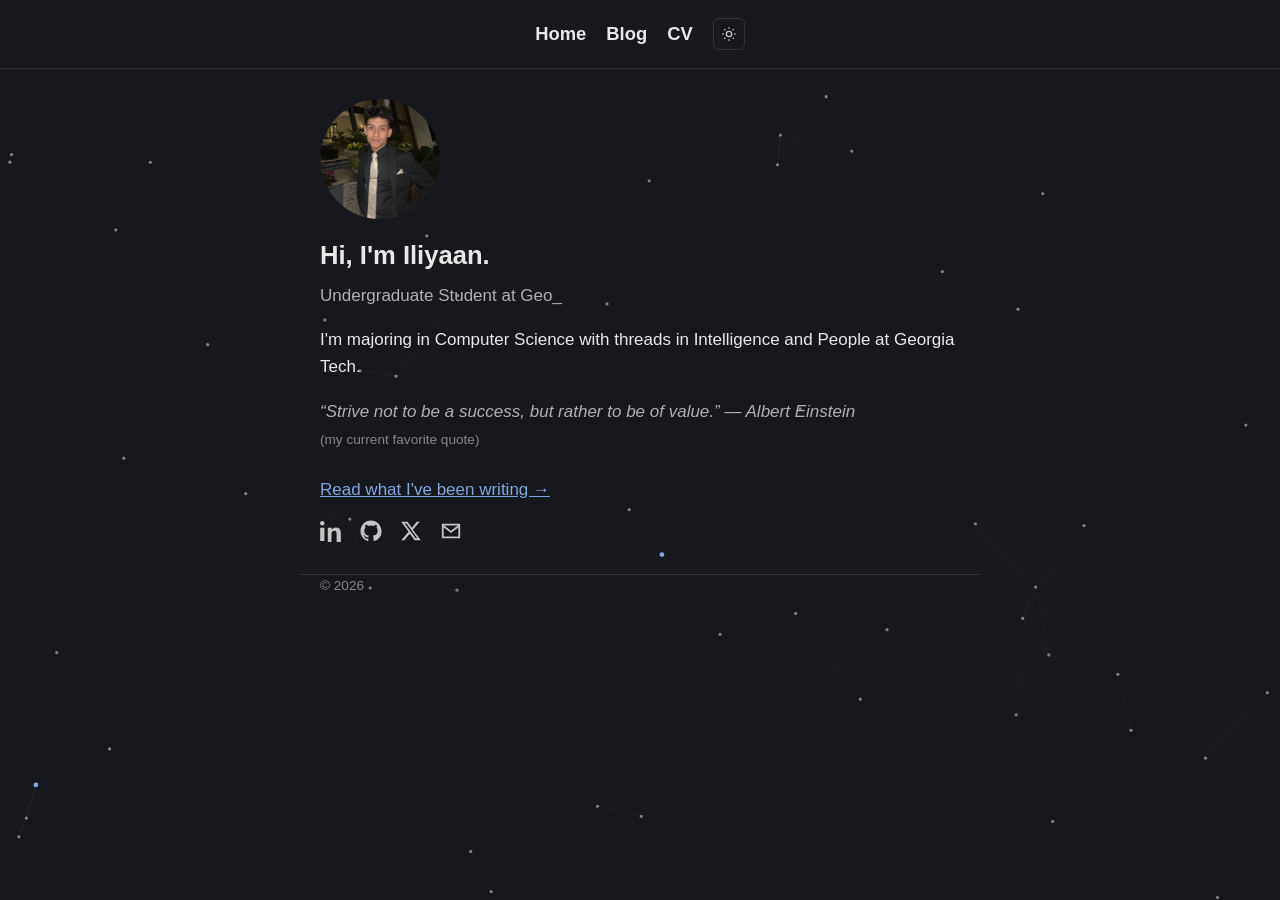
==== index.html @ 7ef1bc14 "adding all files to this point" ====
<!DOCTYPE html>
<html lang="en">
<head>
<meta charset="UTF-8">
<meta name="viewport" content="width=device-width, initial-scale=1.0">
<title>Iliyaan</title>
<meta name="description" content="Graduate researcher in computational neuroscience at Georgia Tech. Notes on research, building things, and lessons learned.">
<meta property="og:title" content="Iliyaan">
<meta property="og:description" content="Graduate researcher in computational neuroscience at Georgia Tech. Notes on research, building things, and lessons learned.">
<meta property="og:type" content="website">
<meta property="og:image" content="images/pfp.jpeg">
<meta name="twitter:card" content="summary">
<link rel="icon" type="image/svg+xml" href="images/favicon.svg">
<script>
  (function () {
    var t = localStorage.getItem("theme");
    if (t) document.documentElement.setAttribute("data-theme", t);
  })();
</script>
<link rel="stylesheet" href="css/style.css">
</head>
<body>

<canvas id="neuron-bg"></canvas>

<header>
  <div class="wrap">
    <nav>
      <a href="index.html">Home</a>
      <a href="blog.html">Blog</a>
      <a href="files/Iliyaan_Bhulani_CV_2026.pdf" target="_blank" rel="noopener">CV</a>
      <button id="theme-toggle" class="theme-toggle" aria-label="Toggle dark mode" title="Toggle dark mode">
        <svg class="icon-sun" viewBox="0 0 24 24" width="16" height="16" fill="none" stroke="currentColor" stroke-width="2" aria-hidden="true"><circle cx="12" cy="12" r="4"/><path d="M12 2v2M12 20v2M4 12H2M22 12h-2M5 5l1.5 1.5M17.5 17.5L19 19M5 19l1.5-1.5M17.5 6.5L19 5"/></svg>
        <svg class="icon-moon" viewBox="0 0 24 24" width="16" height="16" fill="currentColor" aria-hidden="true"><path d="M20.5 14.5A8.5 8.5 0 1 1 9.5 3.5a7 7 0 0 0 11 11z"/></svg>
      </button>
    </nav>
  </div>
</header>

<main class="wrap">
  <div class="about-photo">
    <img src="images/pfp.jpeg" alt="Photo of Iliyaan">
  </div>
  <h1>Hi, I'm Iliyaan.</h1>
  <p class="role" data-typewriter="Undergraduate Student at Georgia Institute of Technology">
    <span class="sr-only">Undergraduate Student at Georgia Institute of Technology</span>
    <span class="typewriter-text" aria-hidden="true"></span><span class="typewriter-cursor" aria-hidden="true">_</span>
  </p>
  <p>
I'm majoring in Computer Science with threads in Intelligence and People at Georgia Tech.
  </p>

  <p class="quote">
    “Strive not to be a success, but rather to be of value.” — Albert Einstein
    <br><span class="quote-label">(my current favorite quote)</span>
  </p>

  <!-- <h2>Check out my blog</h2> -->
  <p><a href="blog.html">Read what I've been writing →</a></p>

  <div class="social-links">
    <a class="icon-link" href="https://linkedin.com/in/iliyaan" target="_blank" rel="noopener" aria-label="LinkedIn" title="LinkedIn">
      <svg viewBox="0 0 24 24" width="22" height="22" fill="currentColor" aria-hidden="true"><path d="M4.98 3.5C4.98 4.88 3.87 6 2.5 6S0 4.88 0 3.5 1.12 1 2.5 1s2.48 1.12 2.48 2.5zM.22 8.5h4.56V23H.22V8.5zM8.5 8.5h4.37v1.98h.06c.61-1.15 2.1-2.36 4.32-2.36 4.62 0 5.47 3.04 5.47 7v8.88h-4.56v-7.87c0-1.88-.03-4.3-2.62-4.3-2.62 0-3.02 2.05-3.02 4.16v8H8.5V8.5z"/></svg>
    </a>
    <a class="icon-link" href="https://github.com/iliyaan" target="_blank" rel="noopener" aria-label="GitHub" title="GitHub">
      <svg viewBox="0 0 24 24" width="22" height="22" fill="currentColor" aria-hidden="true"><path d="M12 .5C5.73.5.5 5.73.5 12c0 5.08 3.29 9.39 7.86 10.91.57.1.78-.25.78-.55 0-.27-.01-1.16-.02-2.11-3.2.7-3.88-1.36-3.88-1.36-.52-1.33-1.28-1.68-1.28-1.68-1.04-.71.08-.7.08-.7 1.15.08 1.76 1.18 1.76 1.18 1.03 1.76 2.7 1.25 3.36.96.1-.75.4-1.25.73-1.54-2.55-.29-5.23-1.28-5.23-5.68 0-1.25.45-2.28 1.18-3.08-.12-.29-.51-1.46.11-3.04 0 0 .96-.31 3.15 1.18a10.9 10.9 0 0 1 5.74 0c2.19-1.49 3.15-1.18 3.15-1.18.62 1.58.23 2.75.11 3.04.73.8 1.18 1.83 1.18 3.08 0 4.41-2.69 5.38-5.25 5.67.42.36.78 1.07.78 2.16 0 1.56-.01 2.82-.01 3.2 0 .31.21.66.79.55A10.51 10.51 0 0 0 23.5 12c0-6.27-5.23-11.5-11.5-11.5z"/></svg>
    </a>
    <a class="icon-link" href="https://x.com/iliyaanbhulani" target="_blank" rel="noopener" aria-label="X" title="X">
      <svg viewBox="0 0 24 24" width="22" height="22" fill="currentColor" aria-hidden="true"><path d="M18.244 2H21.5l-7.5 8.57L22.75 22h-6.774l-5.3-6.93L4.6 22H1.34l8.03-9.18L1.25 2h6.943l4.79 6.34L18.244 2zm-1.19 18h1.83L7.02 3.9H5.06l11.994 16.1z"/></svg>
    </a>
    <a class="icon-link" href="mailto:iliyaan@gatech.edu" aria-label="Email" title="Email">
      <svg viewBox="0 0 24 24" width="22" height="22" fill="none" stroke="currentColor" stroke-width="2" aria-hidden="true"><path d="M3 5h18v14H3z"/><path d="M3 6l9 7 9-7"/></svg>
    </a>
  </div>
</main>

<footer class="wrap">
  &copy; 2026 
</footer>

<script src="js/theme.js"></script>
<script src="js/typewriter.js"></script>
<script src="js/neurons.js"></script>

</body>
</html>
---- css/style.css ----
:root {
  /* Dark is the default theme. */
  --bg: #16181d;
  --text: #e8e8e8;
  --text-muted: #b0b0b0;
  --text-faint: #888;
  --border: #333;
  --border-light: #2a2a2a;
  --link: #7ea6e0;
  --link-hover: #a3c2ec;
  --icon: #c4c4c4;
}

:root[data-theme="light"] {
  --bg: #ffffff;
  --text: #222;
  --text-muted: #555;
  --text-faint: #777;
  --border: #ddd;
  --border-light: #eee;
  --link: #1B3358;
  --link-hover: #2a4d80;
  --icon: #444;
}

html {
  background: var(--bg);
}

body {
  margin: 0;
  color: var(--text);
  font-family: -apple-system, BlinkMacSystemFont, "Segoe UI", Arial, sans-serif;
  font-size: 17px;
  line-height: 1.6;
  transition: color 0.15s ease;
}

#neuron-bg {
  position: fixed;
  inset: 0;
  z-index: -1;
  display: block;
  pointer-events: none;
}

.sr-only {
  position: absolute;
  width: 1px;
  height: 1px;
  overflow: hidden;
  clip: rect(0, 0, 0, 0);
  white-space: nowrap;
}

a {
  color: var(--link);
}

a:hover {
  color: var(--link-hover);
}

.wrap {
  max-width: 640px;
  margin: 0 auto;
  padding: 0 20px;
}

/* Header */
header {
  border-bottom: 1px solid var(--border);
  padding: 18px 0;
  margin-bottom: 30px;
}

header .wrap {
  display: flex;
  align-items: center;
  justify-content: center;
  flex-wrap: wrap;
  gap: 10px;
}

nav {
  display: flex;
  align-items: center;
  gap: 20px;
  flex-wrap: wrap;
}

header a {
  text-decoration: none;
  font-size: 0.95rem;
  color: var(--text);
}

header nav a {
  font-size: 1.15rem;
  font-weight: 600;
}

header a:hover {
  text-decoration: underline;
  color: var(--text);
}

.icon-link {
  display: flex;
  align-items: center;
  color: var(--icon);
}

.icon-link:hover {
  color: var(--link);
  text-decoration: none;
  opacity: 0.75;
}

.social-links {
  display: flex;
  gap: 18px;
  margin-top: 8px;
  margin-bottom: 32px;
}

/* Theme toggle */
.theme-toggle {
  display: flex;
  align-items: center;
  justify-content: center;
  background: none;
  border: 1px solid var(--border);
  border-radius: 6px;
  width: 32px;
  height: 32px;
  padding: 0;
  cursor: pointer;
  color: var(--icon);
}

.theme-toggle:hover {
  border-color: var(--link);
  color: var(--link);
}

/* Default (dark) theme: show the sun icon as the action to switch to light. */
.theme-toggle .icon-sun {
  display: block;
}

.theme-toggle .icon-moon {
  display: none;
}

:root[data-theme="light"] .theme-toggle .icon-sun {
  display: none;
}

:root[data-theme="light"] .theme-toggle .icon-moon {
  display: block;
}

/* About */
.about-photo {
  width: 120px;
  height: 120px;
  border-radius: 50%;
  overflow: hidden;
  margin-bottom: 16px;
}

.about-photo img {
  width: 100%;
  height: 100%;
  object-fit: cover;
}

h1 {
  font-size: 1.6rem;
  margin: 0 0 6px;
}

.role {
  color: var(--text-muted);
  margin: 0 0 16px;
}

.typewriter-cursor {
  animation: blink 1s step-start infinite;
}

@keyframes blink {
  50% { opacity: 0; }
}

.quote {
  margin: 0 0 24px;
  font-style: italic;
  color: var(--text-muted);
}

.quote-label {
  font-style: normal;
  font-size: 0.85rem;
  color: var(--text-faint);
}

/* Blog list */
.post-entry {
  padding: 16px 0;
  border-bottom: 1px solid var(--border-light);
}

.post-entry:first-child {
  padding-top: 0;
}

.post-date {
  font-size: 0.85rem;
  color: var(--text-faint);
}

.post-meta {
  font-size: 0.85rem;
  color: var(--text-faint);
}

.post-meta .dot {
  margin: 0 6px;
}

.copy-link-btn {
  background: none;
  border: none;
  padding: 0;
  font: inherit;
  font-size: 0.85rem;
  color: var(--text-faint);
  text-decoration: underline;
  cursor: pointer;
}

.copy-link-btn:hover {
  color: var(--link);
}

.post-title {
  font-size: 1.15rem;
  margin: 4px 0;
}

.post-title a {
  text-decoration: none;
  color: var(--text);
}

.post-title a:hover {
  text-decoration: underline;
}

.post-excerpt {
  color: var(--text-muted);
  margin: 0;
}

/* Single post */
.post-body h2 {
  font-size: 1.2rem;
  margin-top: 28px;
}

.post-body pre {
  background: var(--border-light);
  padding: 12px;
  border-radius: 6px;
  overflow-x: auto;
}

.post-body code {
  background: var(--border-light);
  padding: 2px 5px;
  border-radius: 4px;
}

.post-body pre code {
  background: none;
  padding: 0;
}

.back-link {
  display: inline-block;
  margin-top: 24px;
}

footer {
  border-top: 1px solid var(--border);
  margin-top: 40px;
  padding: 20px 0 50px;
  color: var(--text-faint);
  font-size: 0.85rem;
}
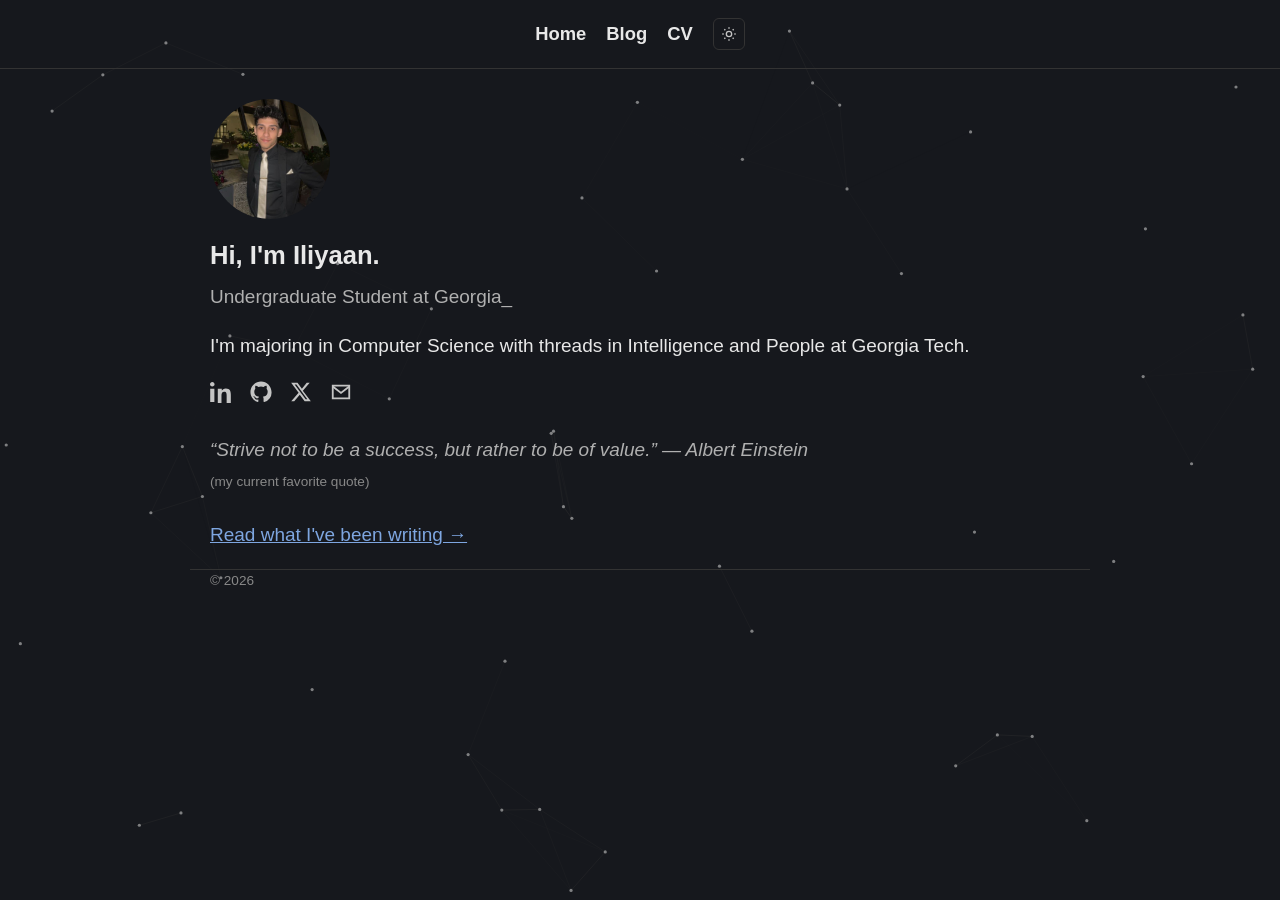
==== commit a112fe64: "moved sm icons" ====
--- a/index.html
+++ b/index.html
@@ -50,14 +50,6 @@
 I'm majoring in Computer Science with threads in Intelligence and People at Georgia Tech.
   </p>
 
-  <p class="quote">
-    “Strive not to be a success, but rather to be of value.” — Albert Einstein
-    <br><span class="quote-label">(my current favorite quote)</span>
-  </p>
-
-  <!-- <h2>Check out my blog</h2> -->
-  <p><a href="blog.html">Read what I've been writing →</a></p>
-
   <div class="social-links">
     <a class="icon-link" href="https://linkedin.com/in/iliyaan" target="_blank" rel="noopener" aria-label="LinkedIn" title="LinkedIn">
       <svg viewBox="0 0 24 24" width="22" height="22" fill="currentColor" aria-hidden="true"><path d="M4.98 3.5C4.98 4.88 3.87 6 2.5 6S0 4.88 0 3.5 1.12 1 2.5 1s2.48 1.12 2.48 2.5zM.22 8.5h4.56V23H.22V8.5zM8.5 8.5h4.37v1.98h.06c.61-1.15 2.1-2.36 4.32-2.36 4.62 0 5.47 3.04 5.47 7v8.88h-4.56v-7.87c0-1.88-.03-4.3-2.62-4.3-2.62 0-3.02 2.05-3.02 4.16v8H8.5V8.5z"/></svg>
@@ -72,6 +64,14 @@
       <svg viewBox="0 0 24 24" width="22" height="22" fill="none" stroke="currentColor" stroke-width="2" aria-hidden="true"><path d="M3 5h18v14H3z"/><path d="M3 6l9 7 9-7"/></svg>
     </a>
   </div>
+
+  <p class="quote">
+    “Strive not to be a success, but rather to be of value.” — Albert Einstein
+    <br><span class="quote-label">(my current favorite quote)</span>
+  </p>
+
+  <!-- <h2>Check out my blog</h2> -->
+  <p><a href="blog.html">Read what I've been writing →</a></p>
 </main>
 
 <footer class="wrap">
--- a/css/style.css
+++ b/css/style.css
@@ -31,7 +31,7 @@
   margin: 0;
   color: var(--text);
   font-family: -apple-system, BlinkMacSystemFont, "Segoe UI", Arial, sans-serif;
-  font-size: 17px;
+  font-size: 19px;
   line-height: 1.6;
   transition: color 0.15s ease;
 }
@@ -62,7 +62,7 @@
 }
 
 .wrap {
-  max-width: 640px;
+  max-width: 860px;
   margin: 0 auto;
   padding: 0 20px;
 }
